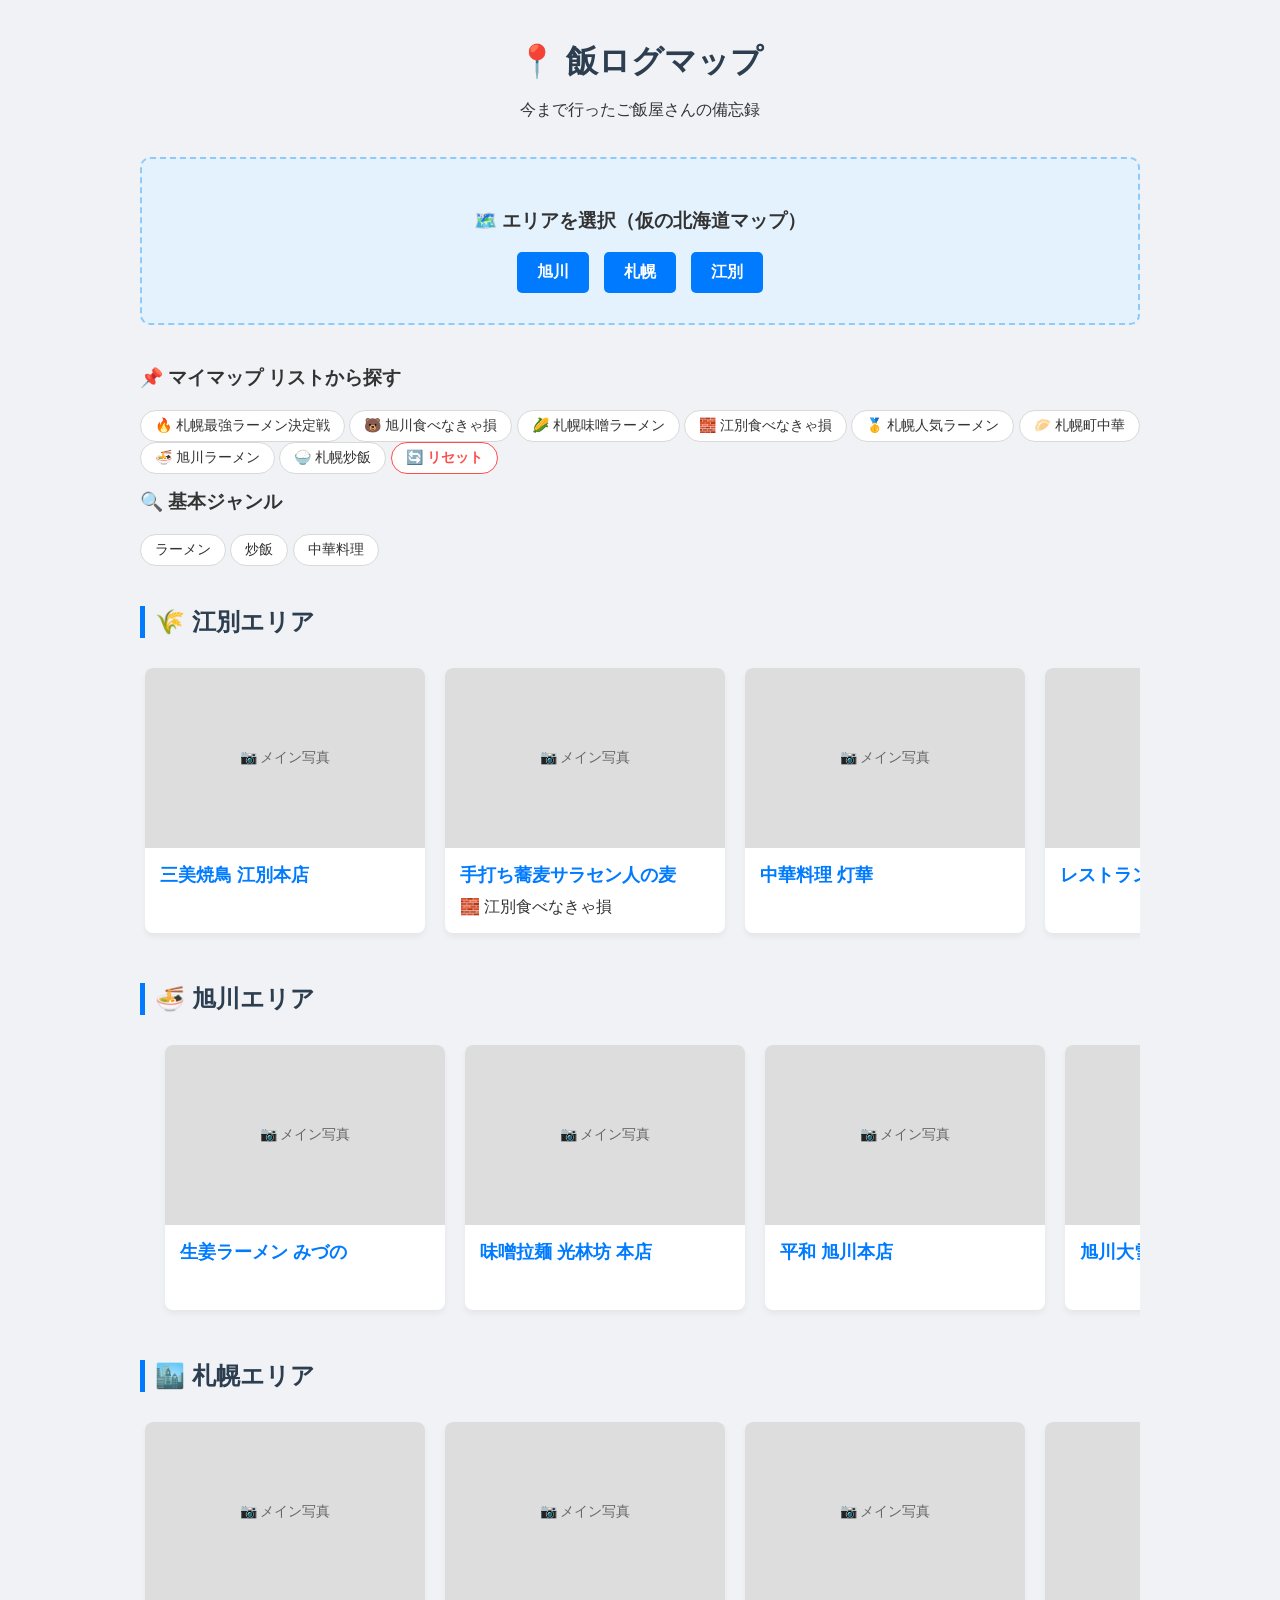
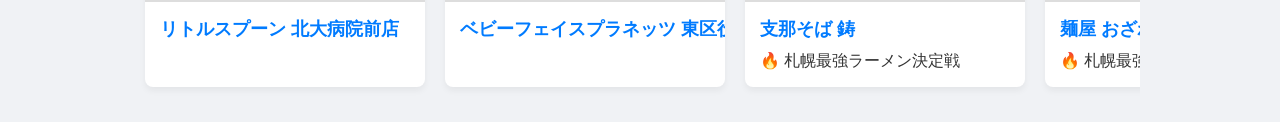
==== index.html @ 44683641 "test" ====
<!DOCTYPE html>
<html lang="ja">
<head>
    <meta charset="UTF-8">
    <meta name="viewport" content="width=device-width, initial-scale=1.0">
    <title>飯ログマップ</title>
    <link rel="stylesheet" href="style.css">
</head>
<body>

    <div class="container">
        <header>
            <h1>📍 飯ログマップ</h1>
            <p>今まで行ったご飯屋さんの備忘録</p>
        </header>

        <main>
            <section class="map-container">
                <h3>🗺️ エリアを選択（仮の北海道マップ）</h3>
                <div class="area-buttons">
                    <a href="#asahikawa" class="btn-area">旭川</a>
                    <a href="#sapporo" class="btn-area">札幌</a>
                    <a href="#ebetu" class="btn-area">江別</a>
                </div>
            </section>

            <!-- タグ切り替えボタンのエリア -->
            <section class="filter-container">
                <h3>📌 マイマップ リストから探す</h3>
                <div class="tag-filters">
                    <!-- 8種の特製タグ -->
                    <button class="btn-tag" data-tag="sapporo-saikyo-ramen">🔥 札幌最強ラーメン決定戦</button>
                    <button class="btn-tag" data-tag="asahikawa-son">🐻 旭川食べなきゃ損</button>
                    <button class="btn-tag" data-tag="sapporo-miso">🌽 札幌味噌ラーメン</button>
                    <button class="btn-tag" data-tag="ebetsu-son">🧱 江別食べなきゃ損</button>
                    <button class="btn-tag" data-tag="sapporo-ninki-ramen">🥇 札幌人気ラーメン</button>
                    <button class="btn-tag" data-tag="sapporo-chuka">🥟 札幌町中華</button>
                    <button class="btn-tag" data-tag="asahikawa-ramen">🍜 旭川ラーメン</button>
                    <button class="btn-tag" data-tag="sapporo-chahan">🍚 札幌炒飯</button>

                    <button id="btn-reset" class="btn-reset">🔄 リセット</button>
                </div>

                <h3 style="margin-top: 15px;">🔍 基本ジャンル</h3>
                <div class="tag-filters">
                    <!-- 基本のジャンルタグ -->
                    <button class="btn-tag" data-tag="ramen">ラーメン</button>
                    <button class="btn-tag" data-tag="chahan">炒飯</button>
                    <button class="btn-tag" data-tag="chinese">中華料理</button>
                </div>
            </section>

            <section id="ebetu" class="area-section">
                <h2 class="section-title">🌾 江別エリア</h2>
                <div class="shop-grid">
                    
                    <shop-card shop="sarasen_no_mugi" tags="ebetsu-son"></shop-card>

                    <shop-card shop="touka" tags=""></shop-card>

                    <shop-card shop="restaurant_aoi" tags=""></shop-card>

                    <shop-card shop="yakisobajiro" tags=""></shop-card>
                    
                    <shop-card shop="tenmai" tags=""></shop-card>
                    
                    <shop-card shop="yoshiyukiya" tags=""></shop-card>
                    
                    <shop-card shop="jurin" tags=""></shop-card>
                    
                    <shop-card shop="kazamidori" tags=""></shop-card>
                    
                    <shop-card shop="genten" tags=""></shop-card>
                    
                    <shop-card shop="bravopapa" tags="ebetsu-son"></shop-card>

                    <shop-card shop="hiro" tags=""></shop-card>

                    <shop-card shop="mibi_yakitori" tags=""></shop-card>
                    
                    <shop-card shop="hajime" tags=""></shop-card>

                    <shop-card shop="toriya" tags=""></shop-card>

                    <shop-card shop="ammonite_restaurant" tags=""></shop-card>

                    <shop-card shop="hanaakari" tags="ebetsu-son"></shop-card>

                    <shop-card shop="katuhei" tags=""></shop-card>

                    <shop-card shop="yamaokaya_ebetsu" tags=""></shop-card>
                    
                </div>
            </section>

            <section id="asahikawa" class="area-section">
                <h2 class="section-title">🍜 旭川エリア</h2>
                <div class="shop-grid">
                    
                    <shop-card shop="ginger_ramen_mizuno" tags=""></shop-card>

                    <shop-card shop="korinbo" tags=""></shop-card>

                    <shop-card shop="heiwa" tags=""></shop-card>

                    <shop-card shop="babyface_planets" tags=""></shop-card>

                    <shop-card shop="asahikawa_taisetsu_arena_shokudo" tags=""></shop-card>

                    <shop-card shop="santouka" tags=""></shop-card>

                    <shop-card shop="aoba" tags="asahikawa-ramen"></shop-card>

                    <shop-card shop="tenkin" tags="asahikawa-ramen"></shop-card>

                    <shop-card shop="jiyuuken" tags="asahikawa-son"></shop-card>
                    
                    <shop-card shop="daidaya" tags="asahikawa-ramen"></shop-card>
                        
                    <shop-card shop="himawari" tags="asahikawa-ramen"></shop-card>

                    <shop-card shop="sugawara" tags="asahikawa-ramen"></shop-card>

                    <shop-card shop="center_shokudo" tags=""></shop-card>

                    <shop-card shop="kura" tags="asahikawa-ramen"></shop-card>
                    
                    <shop-card shop="hachiya" tags="asahikawa-ramen"></shop-card>
                        
                    <shop-card shop="hizou" tags=""></shop-card>

                    <shop-card shop="ichizou" tags="asahikawa-ramen"></shop-card>

                    <shop-card shop="fuusha" tags=""></shop-card>

                </div>
            </section>

            <section id="sapporo" class="area-section">
                <h2 class="section-title">🏙️ 札幌エリア</h2>
                <div class="shop-grid">
                    
                    <shop-card shop="little_spoon_hokudai_byoinmae" tags=""></shop-card>

                    <shop-card shop="babyface_planets_higashiku_yakushomae" tags=""></shop-card>

                    <shop-card shop="shinasoba_ibu" tags="sapporo-saikyo-ramen"></shop-card>

                    <shop-card shop="menya_ozawa" tags="sapporo-saikyo-ramen,sapporo-ninki-ramen"></shop-card>

                    <shop-card shop="gyutaro" tags=""></shop-card>

                    <shop-card shop="yuzuki" tags=""></shop-card>
                    
                    <shop-card shop="zangi_honpo_sapporo_ekikitaguchi" tags=""></shop-card>

                    <shop-card shop="chouchou_wolf_shiroishi" tags=""></shop-card>

                    <shop-card shop="teraya_sapporo" tags=""></shop-card>

                    <shop-card shop="taoka_sapporo_ekikitaguchi" tags=""></shop-card>

                    <shop-card shop="shirakabasanso_makomanai" tags=""></shop-card>

                    <shop-card shop="yukijirushi_parlor_honten" tags=""></shop-card>

                    <shop-card shop="kiirotoshiro" tags=""></shop-card>

                    <shop-card shop="kozuki" tags=""></shop-card>

                    <shop-card shop="hotei_akarenga" tags=""></shop-card>

                    <shop-card shop="umekichi" tags="sapporo-saikyo-ramen"></shop-card>
                    
                    <shop-card shop="shishio" tags="sapporo-miso"></shop-card>

                    <shop-card shop="ru_hashimoto_poletown" tags=""></shop-card>
                    
                    <shop-card shop="ganso_sapporo_ramen_mogura" tags=""></shop-card>

                    <shop-card shop="ookami_soup" tags=""></shop-card>

                    <shop-card shop="shinmen_hodaka" tags="sapporo-miso"></shop-card>

                    <shop-card shop="dandadan" tags=""></shop-card>
                    
                    <shop-card shop="sora" tags=""></shop-card>

                    <shop-card shop="yamamoto_hamburg" tags=""></shop-card>

                    <shop-card shop="kashu" tags="sapporo-chuka,sapporo-chahan"></shop-card>
                    
                    <shop-card shop="kaminariken" tags=""></shop-card>
                    
                    <shop-card shop="ezoshokudo" tags=""></shop-card>
                    
                    <shop-card shop="nishiki" tags=""></shop-card>

                    <shop-card shop="enjin" tags=""></shop-card>

                    <shop-card shop="kichirin" tags="sapporo-chahan"></shop-card>

                    <shop-card shop="hayatemaru" tags="sapporo-saikyo-ramen"></shop-card>

                    <shop-card shop="hachinoki" tags="sapporo-saikyo-ramen,sapporo-ninki-ramen"></shop-card>
                    
                    <shop-card shop="ranran" tags=""></shop-card>
                    
                    <shop-card shop="masuda_udon" tags=""></shop-card>
                    
                    <shop-card shop="fujiya" tags="sapporo-saikyo-ramen"></shop-card>
                    
                    <shop-card shop="toritama_farm" tags="sapporo-saikyo-ramen"></shop-card>
                    
                    <shop-card shop="touhoumeijuhanten" tags=""></shop-card>
                    
                    <shop-card shop="tora" tags="sapporo-saikyo-ramen,sapporo-ninki-ramen"></shop-card>
                    
                    <shop-card shop="furaido_susukino" tags="sapporo-saikyo-ramen"></shop-card>
                    
                    <shop-card shop="yukimura_cocono" tags=""></shop-card>
                    
                    <shop-card shop="men_in_ezo" tags=""></shop-card>
                
                    <shop-card shop="hien_cocono" tags=""></shop-card>
                
                    <shop-card shop="takezo_susukino" tags=""></shop-card>
                    
                    <shop-card shop="cityhall_shokudo" tags=""></shop-card>
                
                    <shop-card shop="tokyogojuban_odori" tags=""></shop-card>
                
                    <shop-card shop="kiraitou" tags=""></shop-card>
                
                    <shop-card shop="kifu_susukino" tags="sapporo-ninki-ramen"></shop-card>
                    
                    <shop-card shop="ooban_hokunou" tags=""></shop-card>
                    
                    <shop-card shop="colombo" tags=""></shop-card>

                    <shop-card shop="yukikaze_susukino" tags=""></shop-card>
                
                    <shop-card shop="yoshiyama_honten" tags="sapporo-saikyo-ramen"></shop-card>
                
                    <shop-card shop="sumire_nakanoshima" tags="sapporo-ninki-ramen"></shop-card>
                
                    <shop-card shop="azuma" tags=""></shop-card>

                    <shop-card shop="yamaokaya_tanukikoji4" tags=""></shop-card>
                    
                    <shop-card shop="wantuchi_sapporo" tags=""></shop-card>
                    
                    <shop-card shop="lale" tags=""></shop-card>
                    
                </div>
            </section>
        </main>
    </div>

    <script src="script.js"></script>
</body>
</html>
---- style.css ----
/* --- 全体の共通設定 --- */
body {
    font-family: 'Helvetica Neue', Arial, sans-serif;
    background-color: #f0f2f5;
    color: #333;
    margin: 0;
    padding: 20px;
}

.container {
    max-width: 1000px;
    margin: 0 auto;
}

header {
    text-align: center;
    padding: 20px 0;
}

header h1 {
    margin: 0;
    color: #2c3e50;
}

/* --- 地図エリア --- */
.map-container {
    background-color: #e3f2fd;
    border: 2px dashed #90caf9;
    border-radius: 10px;
    padding: 30px;
    text-align: center;
    margin-bottom: 40px;
}

.area-buttons {
    display: flex;
    justify-content: center;
    gap: 15px;
    margin-top: 15px;
}

.btn-area {
    background-color: #007bff;
    color: white;
    border: none;
    padding: 10px 20px;
    border-radius: 5px;
    cursor: pointer;
    font-weight: bold;
    text-decoration: none;
    transition: background 0.3s;
}

.btn-area:hover {
    background-color: #0056b3;
}

/* --- エリア別お店リスト --- */
.area-section {
    margin-bottom: 5px;
}

.section-title {
    border-left: 5px solid #007bff;
    padding-left: 10px;
    margin-top: 40px;
    color: #2c3e50;
}

.shop-grid {
    /* 既存の設定から変更：grid から flex に変更して横並びにします */
    display: flex;
    
    /* 削除またはコメントアウト：横スクロールにするため、縦方向の自動折り返し（grid-template）は不要になります */
    /* grid-template-columns: repeat(auto-fill, minmax(280px, 1fr)); */
    
    /* 追加：横方向にはみ出た場合にスクロールバーを自動で出し、子要素の自動改行を防ぎます */
    overflow-x: auto;
    white-space: nowrap;
    
    /* 既存のままでOK：間隔と上マージン */
    gap: 20px;
    margin-top: 20px;
    
    /* 追加：カードの影が削れないように上下に少しだけ余白を作り、スマホでのスクロールを滑らかにします */
    padding: 10px 5px;
    -webkit-overflow-scrolling: touch; 
    
    /* 追加：PCでの見た目をすっきりさせるため、スクロールバーを非表示にする設定 */
    scrollbar-width: none;          /* Firefox用 */
    -ms-overflow-style: none;       /* IE/Edge用 */
}

/* 追加：Chrome, Safari用のスクロールバー非表示設定 */
.shop-grid::-webkit-scrollbar {
    display: none;
}

/* --- お店カードの設定 --- */
.shop-card {
    background: white;
    border-radius: 8px;
    box-shadow: 0 4px 6px rgba(0,0,0,0.05);
    overflow: hidden;
    display: flex;
    flex-direction: column;
    
    /* 追加：最重要！横並び（flex）になってもカードが細く潰れないように、横幅を280pxにガチッと固定します */
    flex: 0 0 280px;
}

.shop-image-placeholder {
    width: 100%;
    height: 180px;
    background-color: #ddd;
    display: flex;
    align-items: center;
    justify-content: center;
    color: #666;
    font-size: 14px;
}

.shop-info {
    padding: 15px;
}

.shop-name {
    margin: 0 0 10px 0;
    font-size: 18px;
    color: #007bff;
    cursor: pointer;
}

.shop-name:hover {
    text-decoration: underline;
    color: #0056b3;
}

.shop-desc {
    font-size: 14px;
    color: #666;
    margin-bottom: 15px;
    line-height: 1.4;
}

.btn-link {
    display: inline-block;
    background-color: #fff;
    color: #007bff;
    border: 1px solid #007bff;
    padding: 6px 12px;
    border-radius: 4px;
    text-decoration: none;
    font-size: 13px;
    text-align: center;
    transition: all 0.3s;
}

.btn-link:hover {
    background-color: #007bff;
    color: white;
}

/* --- 📖 美食図鑑パネル（左右分割レイアウト） --- */
.zukan-section {
    margin-top: 50px;
    margin-bottom: 50px;
}

.zukan-panel {
    display: none; /* 最初は非表示。クリックされたらJavaScriptで flex にする */
    background: white;
    border-radius: 12px;
    box-shadow: 0 6px 15px rgba(0,0,0,0.1);
    overflow: hidden;
    border: 2px solid #34495e;
    min-height: 500px;
}

/* 👈 図鑑・左側 */
.zukan-left {
    width: 35%;
    background-color: #f8f9fa;
    padding: 30px;
    border-right: 2px solid #eed; /* タイポ修正しました！ */
    box-sizing: border-box;
}

.area-badge {
    background-color: #e74c3c;
    color: white;
    padding: 4px 8px;
    border-radius: 4px;
    font-size: 12px;
    font-weight: bold;
}

.zukan-shop-name {
    margin: 15px 0;
    color: #2c3e50;
    font-size: 22px;
}

.zukan-meta {
    font-size: 14px;
    color: #555;
    line-height: 1.6;
}

.official-link-btn {
    display: block;
    text-align: center;
    background-color: #34495e;
    color: white;
    text-decoration: none;
    padding: 10px;
    border-radius: 6px;
    margin-top: 30px;
    font-size: 14px;
    transition: background 0.2s;
}

.official-link-btn:hover {
    background-color: #2c3e50;
}

/* 👉 図鑑・右側（スクロールエリア） */
.zukan-right {
    width: 65%;
    padding: 30px;
    box-sizing: border-box;
    background-color: #fff;
    max-height: 650px;
    overflow-y: auto;
}

.history-title {
    margin-top: 0;
    color: #2c3e50;
    border-bottom: 2px solid #34495e;
    padding-bottom: 10px;
}

.history-card {
    background: #fdfdfd;
    border: 1px solid #e0e0e0;
    border-radius: 8px;
    padding: 15px;
    margin-bottom: 20px;
    box-shadow: 0 2px 5px rgba(0,0,0,0.02);
}

.history-header {
    display: flex;
    justify-content: space-between;
    font-size: 14px;
    margin-bottom: 10px;
    padding-bottom: 5px;
    border-bottom: 1px dashed #ddd;
}

.visit-date {
    font-weight: bold;
    color: #e74c3c;
}

.menu-name {
    color: #7f8c8d;
    font-weight: bold;
}

.photo-placeholder {
    width: 100%;
    height: 100%;
    display: flex;
    align-items: center;
    justify-content: center;
    color: #7f8c8d;
    font-size: 14px;
}

/* 📸 写真エリアの設定（object-fit を contain に修正） */
.photo-container { 
    width: 100%; 
    height: 350px; /* 💡 縦幅を220pxから350pxに広げると、さらに写真が見やすくなります */
    background-color: #2c3e50; /* 💡 背景を濃いグレー（または黒）にすると、写真の余白が引き締まります */
    border-radius: 6px; 
    margin-bottom: 10px; 
    overflow: hidden; 
}

.visit-img { 
    width: 100%; 
    height: 100%; 
    object-fit: contain; /* 👈 cover から contain に変更！ */
}

/* ----------------------------------
   複数画像スライダー（カルーセル）用のCSS
---------------------------------- */

/* スライダー全体のコンテナ */
.slider-container {
    position: relative;
    width: 100%;
    background-color: #f0f0f0;
    overflow: hidden;
    display: flex;
    align-items: center;
    justify-content: center;
}

/* 画像を重ねるためのラッパー */
.slider-wrapper {
    position: relative;
    width: 100%;
    height: 300px; /* 画像の表示高さを固定（デザインに合わせて調整してください） */
    display: flex;
    align-items: center;
    justify-content: center;
}

/* スライダー内の画像設定 */
.slider-wrapper .visit-img {
    position: absolute;
    top: 0;
    left: 0;
    width: 100%;
    height: 100%;
    object-fit: cover; /* 枠に合わせてきれいにトリミング */
    opacity: 0;
    visibility: hidden;
    transition: opacity 0.3s ease, visibility 0.3s ease;
}

/* 表示中（active）の画像だけを見せる */
.slider-wrapper .visit-img.active {
    opacity: 1;
    visibility: visible;
    position: relative; /* 重なりから解放して高さを保つ */
}

/* 左右の矢印ボタン */
.slider-btn {
    position: absolute;
    top: 50%;
    transform: translateY(-50%);
    background-color: rgba(0, 0, 0, 0.5); /* 半透明の黒 */
    color: white;
    border: none;
    width: 40px;
    height: 40px;
    border-radius: 50%;
    font-size: 18px;
    cursor: pointer;
    z-index: 10;
    display: flex;
    align-items: center;
    justify-content: center;
    transition: background-color 0.2s;
}

.slider-btn:hover {
    background-color: rgba(0, 0, 0, 0.8);
}

/* 左ボタンの位置 */
.slider-btn.prev {
    left: 10px;
}

/* 右ボタンの位置 */
.slider-btn.next {
    right: 10px;
}

/* 写真がないときの枠も高さを合わせる */
.photo-placeholder {
    width: 100%;
    height: 300px;
    display: flex;
    align-items: center;
    justify-content: center;
    background-color: #e0e0e0;
    color: #666;
}
/* タグボタンの基本スタイル */
.btn-tag {
  padding: 6px 14px;
  border: 1px solid #d9d9d9;
  border-radius: 20px;
  background-color: #ffffff;
  color: #333333;
  cursor: pointer;
  transition: all 0.2s ease;
  font-size: 14px;
}

/* カーソルを乗せたとき（未選択時） */
.btn-tag:hover {
  border-color: #40a9ff;
  color: #40a9ff;
}

/* 選択されているとき（activeがついている状態） */
.btn-tag.active {
  background-color: #1890ff !important; /* メインカラー（青） */
  border-color: #1890ff !important;
  color: #ffffff !important;           /* 文字色を白に */
  font-weight: bold;
}

/* リセットボタンのスタイル */
.btn-reset {
  padding: 6px 14px;
  border: 1px solid #ff4d4f;
  border-radius: 20px;
  background-color: #ffffff;
  color: #ff4d4f;
  cursor: pointer;
  font-weight: bold;
  transition: all 0.2s ease;
  font-size: 14px;
}

.btn-reset:hover {
  background-color: #ff4d4f;
  color: #ffffff;
}
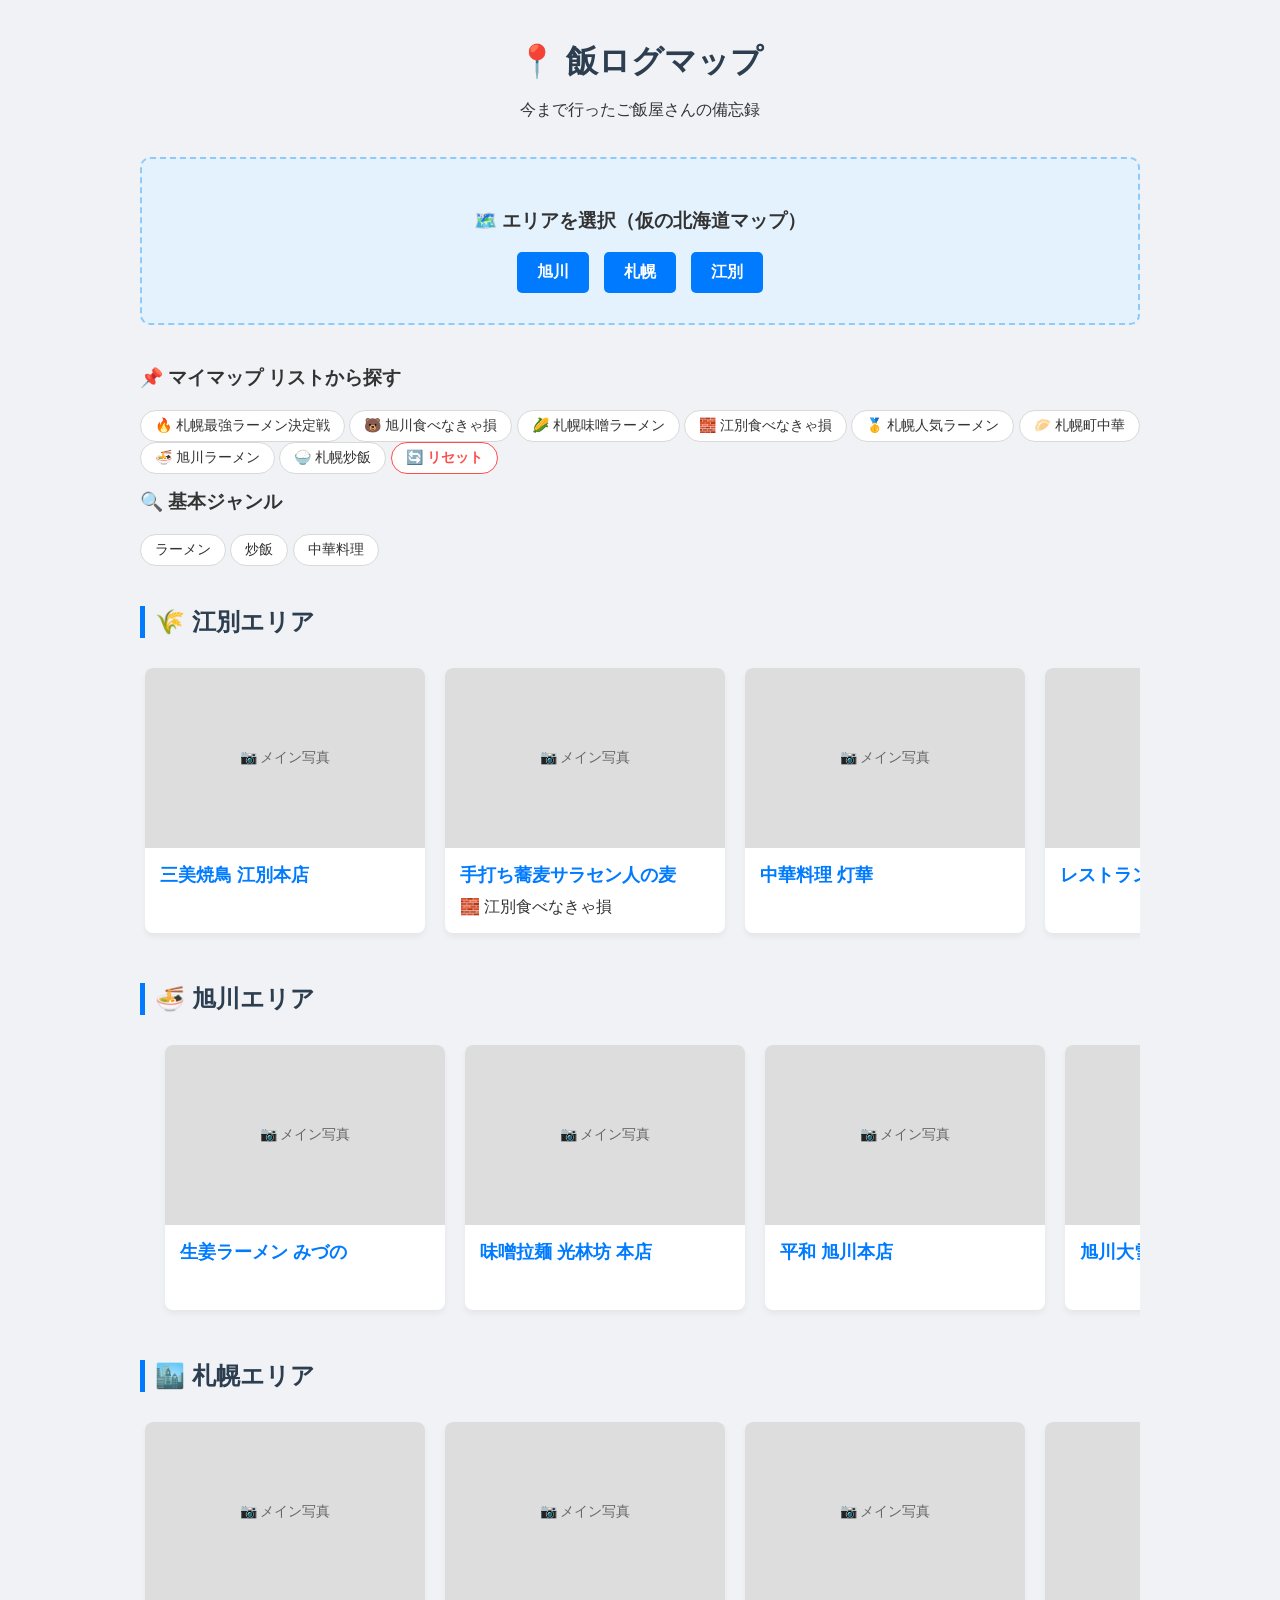
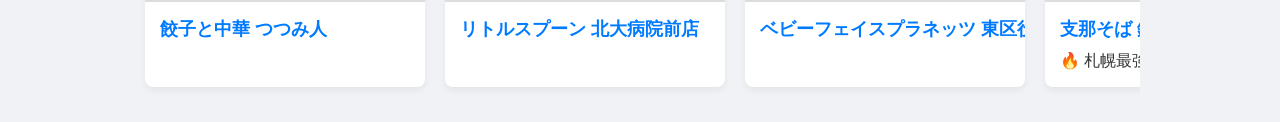
==== commit 4ed89892: "china" ====
--- a/index.html
+++ b/index.html
@@ -140,6 +140,8 @@
                 <h2 class="section-title">🏙️ 札幌エリア</h2>
                 <div class="shop-grid">
                     
+                    <shop-card shop="tsutsumibito" tags=""></shop-card>
+
                     <shop-card shop="little_spoon_hokudai_byoinmae" tags=""></shop-card>
 
                     <shop-card shop="babyface_planets_higashiku_yakushomae" tags=""></shop-card>
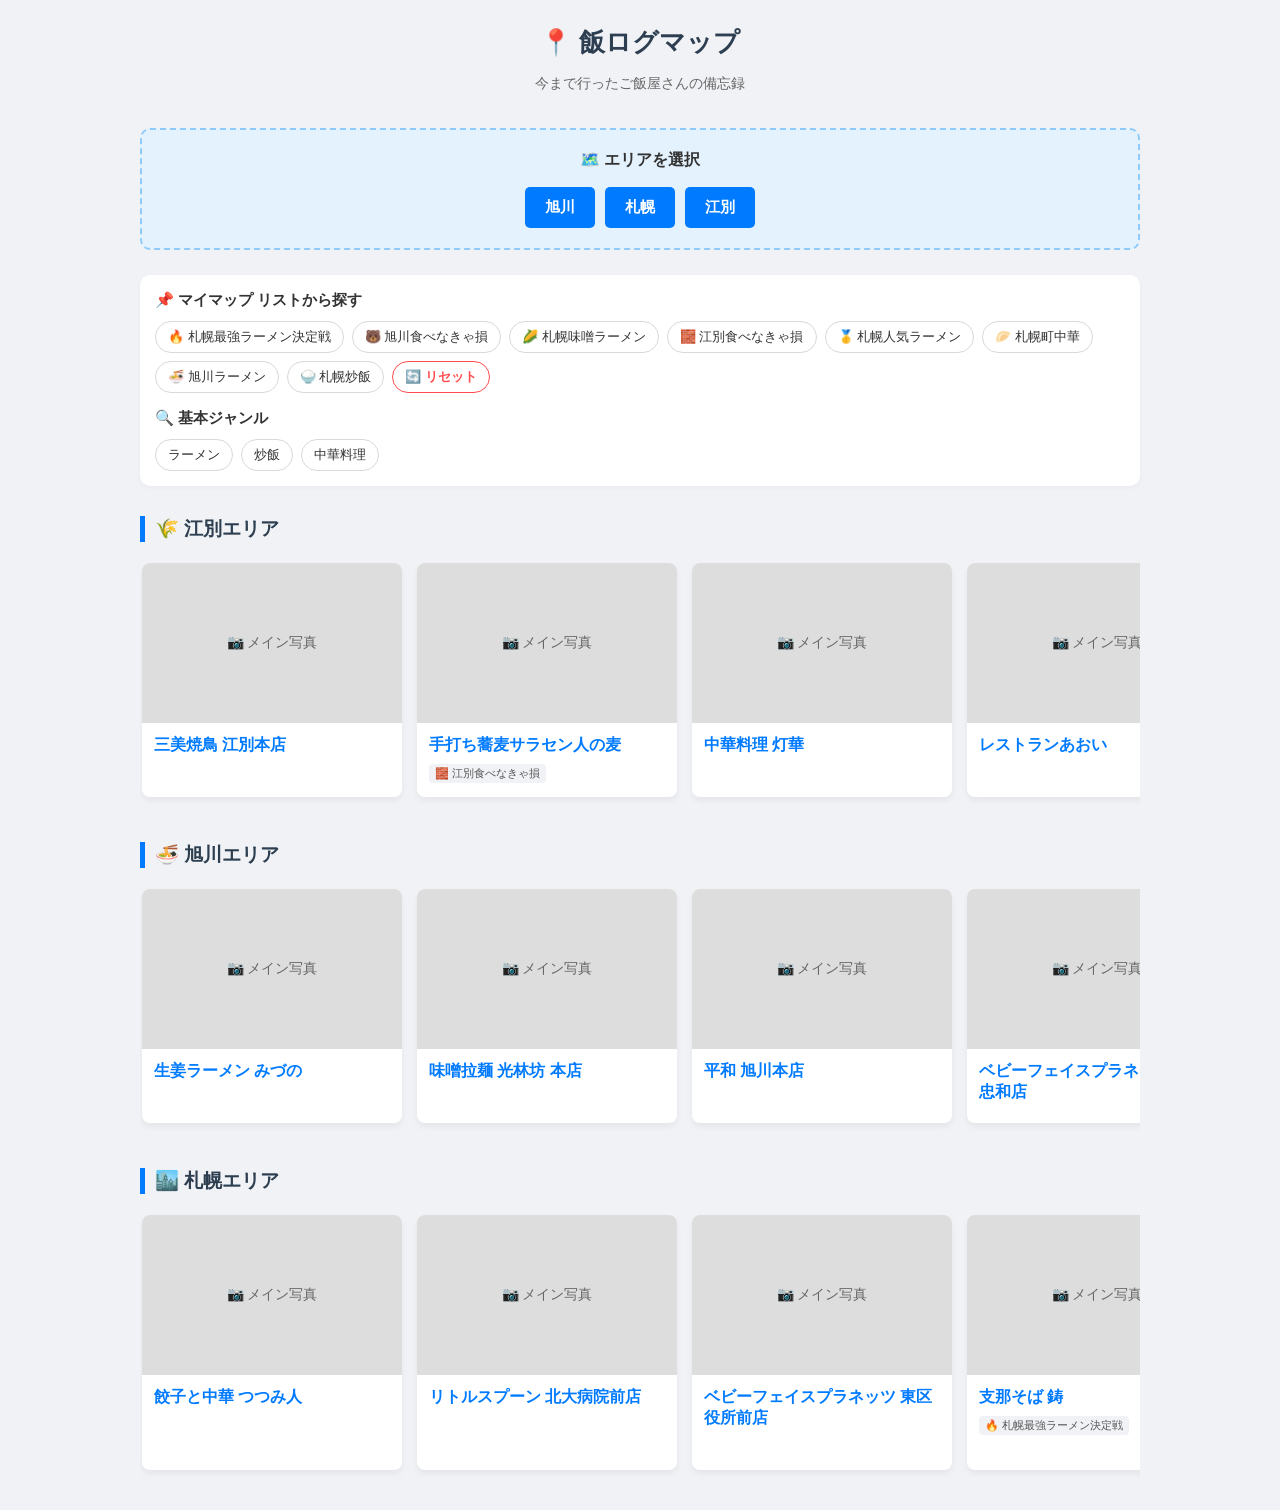
==== commit 37242f31: "change" ====
--- a/index.html
+++ b/index.html
@@ -16,7 +16,7 @@
 
         <main>
             <section class="map-container">
-                <h3>🗺️ エリアを選択（仮の北海道マップ）</h3>
+                <h3>🗺️ エリアを選択</h3>
                 <div class="area-buttons">
                     <a href="#asahikawa" class="btn-area">旭川</a>
                     <a href="#sapporo" class="btn-area">札幌</a>
@@ -55,39 +55,22 @@
                 <div class="shop-grid">
                     
                     <shop-card shop="sarasen_no_mugi" tags="ebetsu-son"></shop-card>
-
                     <shop-card shop="touka" tags=""></shop-card>
-
                     <shop-card shop="restaurant_aoi" tags=""></shop-card>
-
                     <shop-card shop="yakisobajiro" tags=""></shop-card>
-                    
                     <shop-card shop="tenmai" tags=""></shop-card>
-                    
                     <shop-card shop="yoshiyukiya" tags=""></shop-card>
-                    
                     <shop-card shop="jurin" tags=""></shop-card>
-                    
                     <shop-card shop="kazamidori" tags=""></shop-card>
-                    
                     <shop-card shop="genten" tags=""></shop-card>
-                    
                     <shop-card shop="bravopapa" tags="ebetsu-son"></shop-card>
-
                     <shop-card shop="hiro" tags=""></shop-card>
-
                     <shop-card shop="mibi_yakitori" tags=""></shop-card>
-                    
                     <shop-card shop="hajime" tags=""></shop-card>
-
                     <shop-card shop="toriya" tags=""></shop-card>
-
                     <shop-card shop="ammonite_restaurant" tags=""></shop-card>
-
                     <shop-card shop="hanaakari" tags="ebetsu-son"></shop-card>
-
                     <shop-card shop="katuhei" tags=""></shop-card>
-
                     <shop-card shop="yamaokaya_ebetsu" tags=""></shop-card>
                     
                 </div>
@@ -98,39 +81,22 @@
                 <div class="shop-grid">
                     
                     <shop-card shop="ginger_ramen_mizuno" tags=""></shop-card>
-
                     <shop-card shop="korinbo" tags=""></shop-card>
-
                     <shop-card shop="heiwa" tags=""></shop-card>
-
-                    <shop-card shop="babyface_planets" tags=""></shop-card>
-
+                    <shop-card shop="babyface_planets_asahikawa_chuwa" tags=""></shop-card>
                     <shop-card shop="asahikawa_taisetsu_arena_shokudo" tags=""></shop-card>
-
                     <shop-card shop="santouka" tags=""></shop-card>
-
                     <shop-card shop="aoba" tags="asahikawa-ramen"></shop-card>
-
                     <shop-card shop="tenkin" tags="asahikawa-ramen"></shop-card>
-
                     <shop-card shop="jiyuuken" tags="asahikawa-son"></shop-card>
-                    
                     <shop-card shop="daidaya" tags="asahikawa-ramen"></shop-card>
-                        
                     <shop-card shop="himawari" tags="asahikawa-ramen"></shop-card>
-
                     <shop-card shop="sugawara" tags="asahikawa-ramen"></shop-card>
-
                     <shop-card shop="center_shokudo" tags=""></shop-card>
-
                     <shop-card shop="kura" tags="asahikawa-ramen"></shop-card>
-                    
                     <shop-card shop="hachiya" tags="asahikawa-ramen"></shop-card>
-                        
                     <shop-card shop="hizou" tags=""></shop-card>
-
                     <shop-card shop="ichizou" tags="asahikawa-ramen"></shop-card>
-
                     <shop-card shop="fuusha" tags=""></shop-card>
 
                 </div>
@@ -141,117 +107,61 @@
                 <div class="shop-grid">
                     
                     <shop-card shop="tsutsumibito" tags=""></shop-card>
-
                     <shop-card shop="little_spoon_hokudai_byoinmae" tags=""></shop-card>
-
                     <shop-card shop="babyface_planets_higashiku_yakushomae" tags=""></shop-card>
-
                     <shop-card shop="shinasoba_ibu" tags="sapporo-saikyo-ramen"></shop-card>
-
                     <shop-card shop="menya_ozawa" tags="sapporo-saikyo-ramen,sapporo-ninki-ramen"></shop-card>
-
                     <shop-card shop="gyutaro" tags=""></shop-card>
-
                     <shop-card shop="yuzuki" tags=""></shop-card>
-                    
                     <shop-card shop="zangi_honpo_sapporo_ekikitaguchi" tags=""></shop-card>
-
                     <shop-card shop="chouchou_wolf_shiroishi" tags=""></shop-card>
-
                     <shop-card shop="teraya_sapporo" tags=""></shop-card>
-
                     <shop-card shop="taoka_sapporo_ekikitaguchi" tags=""></shop-card>
-
                     <shop-card shop="shirakabasanso_makomanai" tags=""></shop-card>
-
                     <shop-card shop="yukijirushi_parlor_honten" tags=""></shop-card>
-
                     <shop-card shop="kiirotoshiro" tags=""></shop-card>
-
                     <shop-card shop="kozuki" tags=""></shop-card>
-
                     <shop-card shop="hotei_akarenga" tags=""></shop-card>
-
                     <shop-card shop="umekichi" tags="sapporo-saikyo-ramen"></shop-card>
-                    
                     <shop-card shop="shishio" tags="sapporo-miso"></shop-card>
-
                     <shop-card shop="ru_hashimoto_poletown" tags=""></shop-card>
-                    
                     <shop-card shop="ganso_sapporo_ramen_mogura" tags=""></shop-card>
-
                     <shop-card shop="ookami_soup" tags=""></shop-card>
-
                     <shop-card shop="shinmen_hodaka" tags="sapporo-miso"></shop-card>
-
                     <shop-card shop="dandadan" tags=""></shop-card>
-                    
                     <shop-card shop="sora" tags=""></shop-card>
-
                     <shop-card shop="yamamoto_hamburg" tags=""></shop-card>
-
                     <shop-card shop="kashu" tags="sapporo-chuka,sapporo-chahan"></shop-card>
-                    
                     <shop-card shop="kaminariken" tags=""></shop-card>
-                    
                     <shop-card shop="ezoshokudo" tags=""></shop-card>
-                    
                     <shop-card shop="nishiki" tags=""></shop-card>
-
                     <shop-card shop="enjin" tags=""></shop-card>
-
                     <shop-card shop="kichirin" tags="sapporo-chahan"></shop-card>
-
                     <shop-card shop="hayatemaru" tags="sapporo-saikyo-ramen"></shop-card>
-
                     <shop-card shop="hachinoki" tags="sapporo-saikyo-ramen,sapporo-ninki-ramen"></shop-card>
-                    
                     <shop-card shop="ranran" tags=""></shop-card>
-                    
                     <shop-card shop="masuda_udon" tags=""></shop-card>
-                    
                     <shop-card shop="fujiya" tags="sapporo-saikyo-ramen"></shop-card>
-                    
                     <shop-card shop="toritama_farm" tags="sapporo-saikyo-ramen"></shop-card>
-                    
                     <shop-card shop="touhoumeijuhanten" tags=""></shop-card>
-                    
                     <shop-card shop="tora" tags="sapporo-saikyo-ramen,sapporo-ninki-ramen"></shop-card>
-                    
                     <shop-card shop="furaido_susukino" tags="sapporo-saikyo-ramen"></shop-card>
-                    
                     <shop-card shop="yukimura_cocono" tags=""></shop-card>
-                    
                     <shop-card shop="men_in_ezo" tags=""></shop-card>
-                
                     <shop-card shop="hien_cocono" tags=""></shop-card>
-                
                     <shop-card shop="takezo_susukino" tags=""></shop-card>
-                    
                     <shop-card shop="cityhall_shokudo" tags=""></shop-card>
-                
                     <shop-card shop="tokyogojuban_odori" tags=""></shop-card>
-                
                     <shop-card shop="kiraitou" tags=""></shop-card>
-                
                     <shop-card shop="kifu_susukino" tags="sapporo-ninki-ramen"></shop-card>
-                    
                     <shop-card shop="ooban_hokunou" tags=""></shop-card>
-                    
                     <shop-card shop="colombo" tags=""></shop-card>
-
                     <shop-card shop="yukikaze_susukino" tags=""></shop-card>
-                
                     <shop-card shop="yoshiyama_honten" tags="sapporo-saikyo-ramen"></shop-card>
-                
                     <shop-card shop="sumire_nakanoshima" tags="sapporo-ninki-ramen"></shop-card>
-                
                     <shop-card shop="azuma" tags=""></shop-card>
-
                     <shop-card shop="yamaokaya_tanukikoji4" tags=""></shop-card>
-                    
                     <shop-card shop="wantuchi_sapporo" tags=""></shop-card>
-                    
                     <shop-card shop="lale" tags=""></shop-card>
                     
                 </div>
--- a/style.css
+++ b/style.css
@@ -4,7 +4,8 @@
     background-color: #f0f2f5;
     color: #333;
     margin: 0;
-    padding: 20px;
+    padding: 15px;
+    -webkit-text-size-adjust: 100%;
 }
 
 .container {
@@ -14,12 +15,18 @@
 
 header {
     text-align: center;
-    padding: 20px 0;
+    padding: 10px 0 20px 0;
 }
 
 header h1 {
     margin: 0;
     color: #2c3e50;
+    font-size: 1.6rem;
+}
+
+header p {
+    font-size: 0.9rem;
+    color: #666;
 }
 
 /* --- 地図エリア --- */
@@ -27,16 +34,22 @@
     background-color: #e3f2fd;
     border: 2px dashed #90caf9;
     border-radius: 10px;
-    padding: 30px;
+    padding: 20px;
     text-align: center;
-    margin-bottom: 40px;
+    margin-bottom: 25px;
+}
+
+.map-container h3 {
+    font-size: 1rem;
+    margin-top: 0;
 }
 
 .area-buttons {
     display: flex;
     justify-content: center;
-    gap: 15px;
-    margin-top: 15px;
+    gap: 10px;
+    margin-top: 12px;
+    flex-wrap: wrap;
 }
 
 .btn-area {
@@ -49,49 +62,58 @@
     font-weight: bold;
     text-decoration: none;
     transition: background 0.3s;
+    font-size: 0.95rem;
 }
 
 .btn-area:hover {
     background-color: #0056b3;
 }
 
+/* --- フィルターコンテナ --- */
+.filter-container {
+    background: #fff;
+    padding: 15px;
+    border-radius: 10px;
+    box-shadow: 0 2px 5px rgba(0,0,0,0.03);
+    margin-bottom: 25px;
+}
+
+.filter-container h3 {
+    font-size: 0.95rem;
+    margin: 0 0 10px 0;
+}
+
+.tag-filters {
+    display: flex;
+    flex-wrap: wrap;
+    gap: 8px;
+}
+
 /* --- エリア別お店リスト --- */
 .area-section {
-    margin-bottom: 5px;
+    margin-bottom: 10px;
 }
 
 .section-title {
     border-left: 5px solid #007bff;
     padding-left: 10px;
-    margin-top: 40px;
+    margin-top: 30px;
     color: #2c3e50;
+    font-size: 1.2rem;
 }
 
 .shop-grid {
-    /* 既存の設定から変更：grid から flex に変更して横並びにします */
-    display: flex;
-    
-    /* 削除またはコメントアウト：横スクロールにするため、縦方向の自動折り返し（grid-template）は不要になります */
-    /* grid-template-columns: repeat(auto-fill, minmax(280px, 1fr)); */
-    
-    /* 追加：横方向にはみ出た場合にスクロールバーを自動で出し、子要素の自動改行を防ぎます */
+    display: flex;
     overflow-x: auto;
     white-space: nowrap;
-    
-    /* 既存のままでOK：間隔と上マージン */
-    gap: 20px;
-    margin-top: 20px;
-    
-    /* 追加：カードの影が削れないように上下に少しだけ余白を作り、スマホでのスクロールを滑らかにします */
-    padding: 10px 5px;
+    gap: 15px;
+    margin-top: 15px;
+    padding: 5px 2px 15px 2px;
     -webkit-overflow-scrolling: touch; 
-    
-    /* 追加：PCでの見た目をすっきりさせるため、スクロールバーを非表示にする設定 */
-    scrollbar-width: none;          /* Firefox用 */
-    -ms-overflow-style: none;       /* IE/Edge用 */
-}
-
-/* 追加：Chrome, Safari用のスクロールバー非表示設定 */
+    scrollbar-width: none;          
+    -ms-overflow-style: none;       
+}
+
 .shop-grid::-webkit-scrollbar {
     display: none;
 }
@@ -104,14 +126,12 @@
     overflow: hidden;
     display: flex;
     flex-direction: column;
-    
-    /* 追加：最重要！横並び（flex）になってもカードが細く潰れないように、横幅を280pxにガチッと固定します */
-    flex: 0 0 280px;
+    flex: 0 0 260px;
 }
 
 .shop-image-placeholder {
     width: 100%;
-    height: 180px;
+    height: 160px;
     background-color: #ddd;
     display: flex;
     align-items: center;
@@ -121,14 +141,15 @@
 }
 
 .shop-info {
-    padding: 15px;
+    padding: 12px;
 }
 
 .shop-name {
-    margin: 0 0 10px 0;
-    font-size: 18px;
+    margin: 0 0 8px 0;
+    font-size: 16px;
     color: #007bff;
     cursor: pointer;
+    white-space: normal; /* スマホで店名が長い場合に折り返す */
 }
 
 .shop-name:hover {
@@ -136,53 +157,41 @@
     color: #0056b3;
 }
 
-.shop-desc {
-    font-size: 14px;
-    color: #666;
-    margin-bottom: 15px;
-    line-height: 1.4;
-}
-
-.btn-link {
-    display: inline-block;
-    background-color: #fff;
-    color: #007bff;
-    border: 1px solid #007bff;
-    padding: 6px 12px;
+.shop-tags {
+    display: flex;
+    flex-wrap: wrap;
+    gap: 4px;
+}
+
+.tag {
+    font-size: 11px;
+    background: #f0f2f5;
+    padding: 2px 6px;
     border-radius: 4px;
-    text-decoration: none;
-    font-size: 13px;
-    text-align: center;
-    transition: all 0.3s;
-}
-
-.btn-link:hover {
-    background-color: #007bff;
-    color: white;
-}
-
-/* --- 📖 美食図鑑パネル（左右分割レイアウト） --- */
-.zukan-section {
-    margin-top: 50px;
-    margin-bottom: 50px;
+    color: #555;
+}
+
+/* --- 📖 美食図鑑パネル（レスポンシブ対応：PCは左右、スマホは縦並び） --- */
+.zukan-page-container {
+    margin-top: 10px;
+    padding-bottom: 20px;
 }
 
 .zukan-panel {
-    display: none; /* 最初は非表示。クリックされたらJavaScriptで flex にする */
+    display: flex;
     background: white;
     border-radius: 12px;
     box-shadow: 0 6px 15px rgba(0,0,0,0.1);
     overflow: hidden;
     border: 2px solid #34495e;
-    min-height: 500px;
 }
 
 /* 👈 図鑑・左側 */
 .zukan-left {
     width: 35%;
     background-color: #f8f9fa;
-    padding: 30px;
-    border-right: 2px solid #eed; /* タイポ修正しました！ */
+    padding: 20px;
+    border-right: 2px solid #e0e0e0;
     box-sizing: border-box;
 }
 
@@ -196,15 +205,23 @@
 }
 
 .zukan-shop-name {
-    margin: 15px 0;
+    margin: 12px 0;
     color: #2c3e50;
-    font-size: 22px;
+    font-size: 1.3rem;
+    word-break: break-all;
 }
 
 .zukan-meta {
-    font-size: 14px;
+    font-size: 13px;
     color: #555;
-    line-height: 1.6;
+    line-height: 1.5;
+}
+
+.zukan-buttons {
+    margin-top: 20px;
+    display: flex;
+    flex-direction: column;
+    gap: 10px;
 }
 
 .official-link-btn {
@@ -215,9 +232,9 @@
     text-decoration: none;
     padding: 10px;
     border-radius: 6px;
-    margin-top: 30px;
-    font-size: 14px;
+    font-size: 13px;
     transition: background 0.2s;
+    box-sizing: border-box;
 }
 
 .official-link-btn:hover {
@@ -227,10 +244,10 @@
 /* 👉 図鑑・右側（スクロールエリア） */
 .zukan-right {
     width: 65%;
-    padding: 30px;
+    padding: 20px;
     box-sizing: border-box;
     background-color: #fff;
-    max-height: 650px;
+    max-height: 80vh;
     overflow-y: auto;
 }
 
@@ -238,25 +255,28 @@
     margin-top: 0;
     color: #2c3e50;
     border-bottom: 2px solid #34495e;
-    padding-bottom: 10px;
+    padding-bottom: 8px;
+    font-size: 1.1rem;
 }
 
 .history-card {
     background: #fdfdfd;
     border: 1px solid #e0e0e0;
     border-radius: 8px;
-    padding: 15px;
-    margin-bottom: 20px;
+    padding: 12px;
+    margin-bottom: 15px;
     box-shadow: 0 2px 5px rgba(0,0,0,0.02);
 }
 
 .history-header {
     display: flex;
     justify-content: space-between;
-    font-size: 14px;
-    margin-bottom: 10px;
-    padding-bottom: 5px;
+    font-size: 13px;
+    margin-bottom: 8px;
+    padding-bottom: 4px;
     border-bottom: 1px dashed #ddd;
+    flex-wrap: wrap;
+    gap: 4px;
 }
 
 .visit-date {
@@ -269,21 +289,17 @@
     font-weight: bold;
 }
 
-.photo-placeholder {
-    width: 100%;
-    height: 100%;
-    display: flex;
-    align-items: center;
-    justify-content: center;
-    color: #7f8c8d;
-    font-size: 14px;
-}
-
-/* 📸 写真エリアの設定（object-fit を contain に修正） */
+.visit-comment {
+    font-size: 0.9rem;
+    line-height: 1.4;
+    margin-bottom: 0;
+}
+
+/* 📸 写真エリア・スライダー設定 */
 .photo-container { 
     width: 100%; 
-    height: 350px; /* 💡 縦幅を220pxから350pxに広げると、さらに写真が見やすくなります */
-    background-color: #2c3e50; /* 💡 背景を濃いグレー（または黒）にすると、写真の余白が引き締まります */
+    height: 280px; 
+    background-color: #2c3e50; 
     border-radius: 6px; 
     margin-bottom: 10px; 
     overflow: hidden; 
@@ -292,138 +308,141 @@
 .visit-img { 
     width: 100%; 
     height: 100%; 
-    object-fit: contain; /* 👈 cover から contain に変更！ */
-}
-
-/* ----------------------------------
-   複数画像スライダー（カルーセル）用のCSS
----------------------------------- */
-
-/* スライダー全体のコンテナ */
+    object-fit: contain; 
+}
+
 .slider-container {
     position: relative;
     width: 100%;
-    background-color: #f0f0f0;
+    background-color: #1a1a1a;
     overflow: hidden;
     display: flex;
     align-items: center;
     justify-content: center;
 }
 
-/* 画像を重ねるためのラッパー */
 .slider-wrapper {
     position: relative;
     width: 100%;
-    height: 300px; /* 画像の表示高さを固定（デザインに合わせて調整してください） */
+    height: 280px; 
     display: flex;
     align-items: center;
     justify-content: center;
 }
 
-/* スライダー内の画像設定 */
 .slider-wrapper .visit-img {
     position: absolute;
     top: 0;
     left: 0;
     width: 100%;
     height: 100%;
-    object-fit: cover; /* 枠に合わせてきれいにトリミング */
+    object-fit: contain; 
     opacity: 0;
     visibility: hidden;
     transition: opacity 0.3s ease, visibility 0.3s ease;
 }
 
-/* 表示中（active）の画像だけを見せる */
 .slider-wrapper .visit-img.active {
     opacity: 1;
     visibility: visible;
-    position: relative; /* 重なりから解放して高さを保つ */
-}
-
-/* 左右の矢印ボタン */
+    position: relative; 
+}
+
 .slider-btn {
     position: absolute;
     top: 50%;
     transform: translateY(-50%);
-    background-color: rgba(0, 0, 0, 0.5); /* 半透明の黒 */
+    background-color: rgba(0, 0, 0, 0.6); 
     color: white;
     border: none;
-    width: 40px;
-    height: 40px;
+    width: 36px;
+    height: 36px;
     border-radius: 50%;
-    font-size: 18px;
+    font-size: 16px;
     cursor: pointer;
     z-index: 10;
     display: flex;
     align-items: center;
     justify-content: center;
-    transition: background-color 0.2s;
-}
-
-.slider-btn:hover {
-    background-color: rgba(0, 0, 0, 0.8);
-}
-
-/* 左ボタンの位置 */
-.slider-btn.prev {
-    left: 10px;
-}
-
-/* 右ボタンの位置 */
-.slider-btn.next {
-    right: 10px;
-}
-
-/* 写真がないときの枠も高さを合わせる */
+}
+
+.slider-btn.prev { left: 8px; }
+.slider-btn.next { right: 8px; }
+
 .photo-placeholder {
     width: 100%;
-    height: 300px;
+    height: 280px;
     display: flex;
     align-items: center;
     justify-content: center;
     background-color: #e0e0e0;
     color: #666;
-}
-/* タグボタンの基本スタイル */
+    font-size: 13px;
+}
+
+/* タグボタン・リセットボタン */
+.btn-tag, .btn-reset {
+  padding: 6px 12px;
+  border-radius: 20px;
+  cursor: pointer;
+  transition: all 0.2s ease;
+  font-size: 13px;
+}
+
 .btn-tag {
-  padding: 6px 14px;
   border: 1px solid #d9d9d9;
-  border-radius: 20px;
   background-color: #ffffff;
   color: #333333;
-  cursor: pointer;
-  transition: all 0.2s ease;
-  font-size: 14px;
-}
-
-/* カーソルを乗せたとき（未選択時） */
-.btn-tag:hover {
-  border-color: #40a9ff;
-  color: #40a9ff;
-}
-
-/* 選択されているとき（activeがついている状態） */
+}
+
 .btn-tag.active {
-  background-color: #1890ff !important; /* メインカラー（青） */
+  background-color: #1890ff !important;
   border-color: #1890ff !important;
-  color: #ffffff !important;           /* 文字色を白に */
+  color: #ffffff !important;
   font-weight: bold;
 }
 
-/* リセットボタンのスタイル */
 .btn-reset {
-  padding: 6px 14px;
   border: 1px solid #ff4d4f;
-  border-radius: 20px;
   background-color: #ffffff;
   color: #ff4d4f;
-  cursor: pointer;
   font-weight: bold;
-  transition: all 0.2s ease;
-  font-size: 14px;
 }
 
 .btn-reset:hover {
   background-color: #ff4d4f;
   color: #ffffff;
+}
+
+/* --- 📱 スマートフォン向けメディアクエリ（画面幅 768px 以下） --- */
+@media screen and (max-width: 768px) {
+    body {
+        padding: 10px;
+    }
+
+    /* 美食図鑑パネルを縦並び（1カラム）に変換 */
+    .zukan-panel {
+        flex-direction: column;
+    }
+
+    .zukan-left {
+        width: 100%;
+        border-right: none;
+        border-bottom: 2px solid #e0e0e0;
+        padding: 15px;
+    }
+
+    .zukan-right {
+        width: 100%;
+        max-height: none;
+        padding: 15px;
+    }
+
+    .shop-card {
+        flex: 0 0 240px; /* スマホでカードの横幅を調整 */
+    }
+
+    .slider-wrapper, .photo-container, .photo-placeholder {
+        height: 220px; /* スマホ画面で写真が高すぎないようコンパクト化 */
+    }
 }
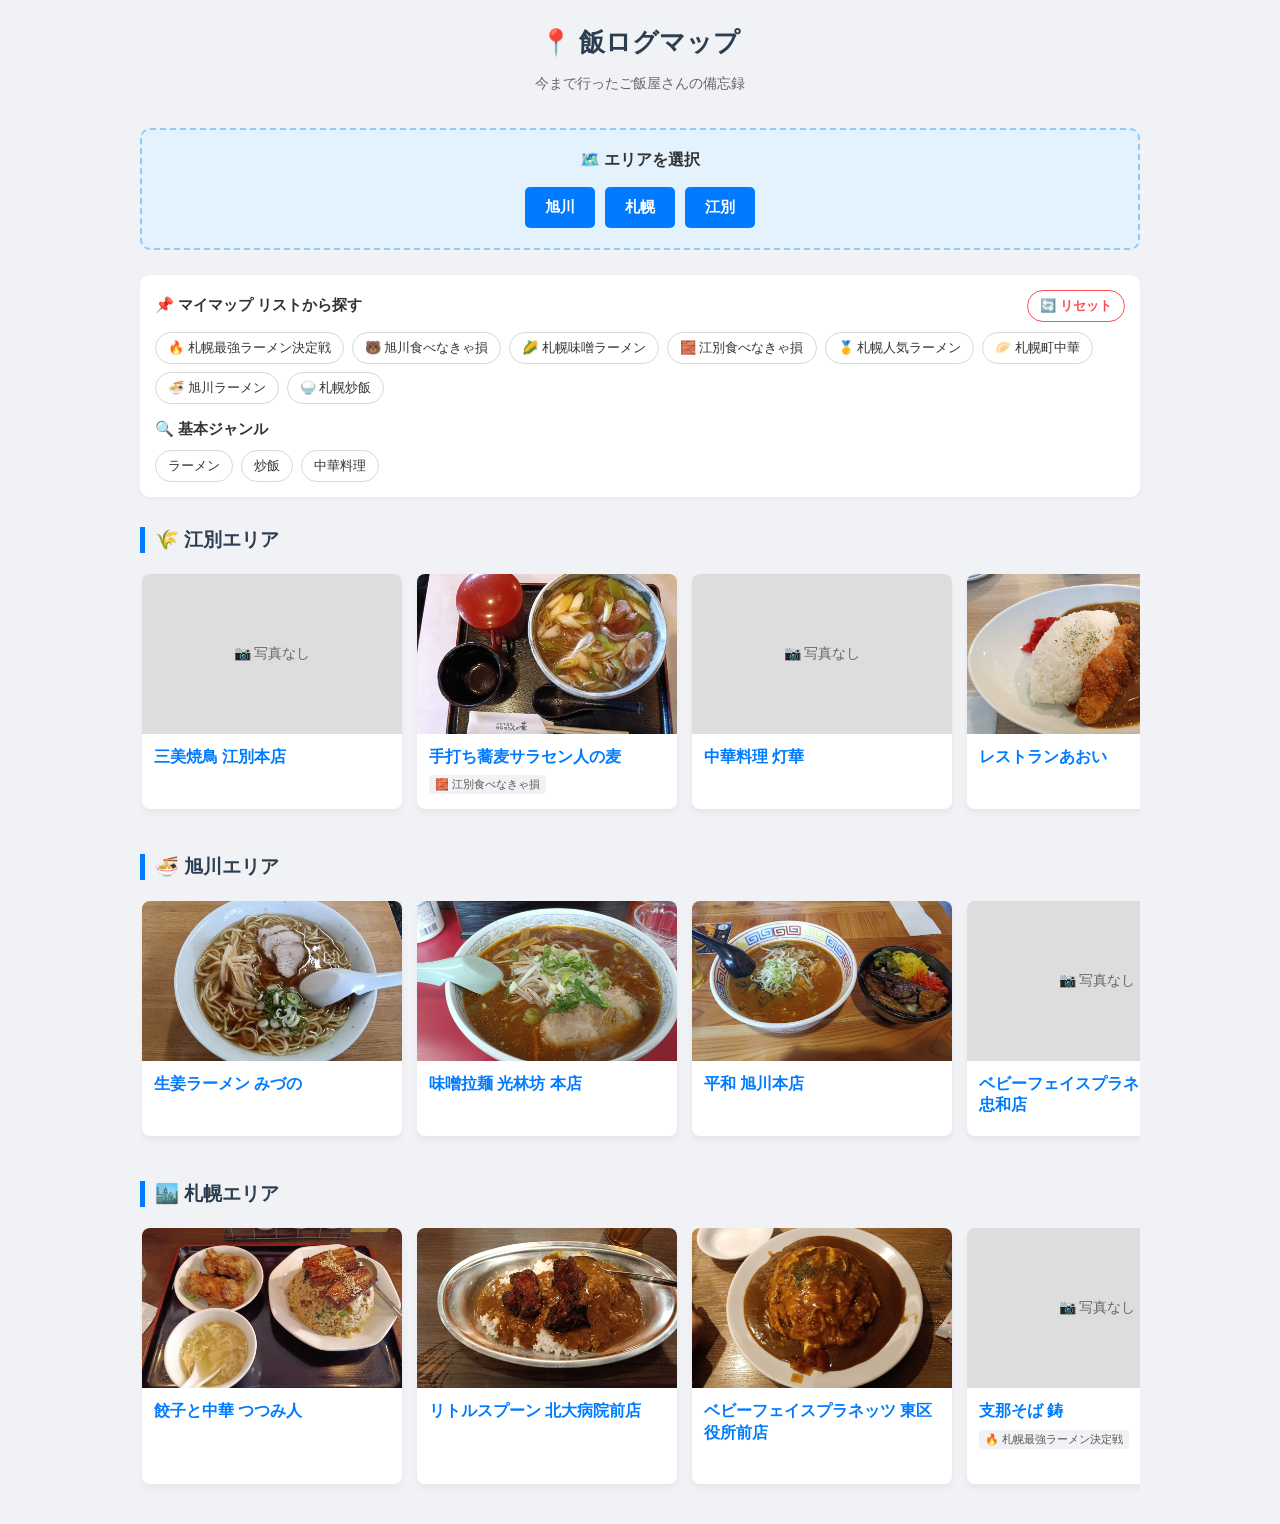
==== commit 3476e449: "change" ====
--- a/index.html
+++ b/index.html
@@ -2,7 +2,8 @@
 <html lang="ja">
 <head>
     <meta charset="UTF-8">
-    <meta name="viewport" content="width=device-width, initial-scale=1.0">
+    <meta name="viewport" content="width=device-width, initial-scale=1.0, viewport-fit=cover">
+    <meta name="theme-color" content="#007bff">
     <title>飯ログマップ</title>
     <link rel="stylesheet" href="style.css">
 </head>
@@ -26,28 +27,30 @@
 
             <!-- タグ切り替えボタンのエリア -->
             <section class="filter-container">
-                <h3>📌 マイマップ リストから探す</h3>
+                <div class="filter-head">
+                    <h3>📌 マイマップ リストから探す</h3>
+                    <button id="btn-reset" class="btn-reset" type="button">🔄 リセット</button>
+                </div>
                 <div class="tag-filters">
                     <!-- 8種の特製タグ -->
-                    <button class="btn-tag" data-tag="sapporo-saikyo-ramen">🔥 札幌最強ラーメン決定戦</button>
-                    <button class="btn-tag" data-tag="asahikawa-son">🐻 旭川食べなきゃ損</button>
-                    <button class="btn-tag" data-tag="sapporo-miso">🌽 札幌味噌ラーメン</button>
-                    <button class="btn-tag" data-tag="ebetsu-son">🧱 江別食べなきゃ損</button>
-                    <button class="btn-tag" data-tag="sapporo-ninki-ramen">🥇 札幌人気ラーメン</button>
-                    <button class="btn-tag" data-tag="sapporo-chuka">🥟 札幌町中華</button>
-                    <button class="btn-tag" data-tag="asahikawa-ramen">🍜 旭川ラーメン</button>
-                    <button class="btn-tag" data-tag="sapporo-chahan">🍚 札幌炒飯</button>
-
-                    <button id="btn-reset" class="btn-reset">🔄 リセット</button>
+                    <button class="btn-tag" type="button" data-tag="sapporo-saikyo-ramen">🔥 札幌最強ラーメン決定戦</button>
+                    <button class="btn-tag" type="button" data-tag="asahikawa-son">🐻 旭川食べなきゃ損</button>
+                    <button class="btn-tag" type="button" data-tag="sapporo-miso">🌽 札幌味噌ラーメン</button>
+                    <button class="btn-tag" type="button" data-tag="ebetsu-son">🧱 江別食べなきゃ損</button>
+                    <button class="btn-tag" type="button" data-tag="sapporo-ninki-ramen">🥇 札幌人気ラーメン</button>
+                    <button class="btn-tag" type="button" data-tag="sapporo-chuka">🥟 札幌町中華</button>
+                    <button class="btn-tag" type="button" data-tag="asahikawa-ramen">🍜 旭川ラーメン</button>
+                    <button class="btn-tag" type="button" data-tag="sapporo-chahan">🍚 札幌炒飯</button>
                 </div>
 
-                <h3 style="margin-top: 15px;">🔍 基本ジャンル</h3>
+                <h3 class="filter-sub">🔍 基本ジャンル</h3>
                 <div class="tag-filters">
-                    <!-- 基本のジャンルタグ -->
-                    <button class="btn-tag" data-tag="ramen">ラーメン</button>
-                    <button class="btn-tag" data-tag="chahan">炒飯</button>
-                    <button class="btn-tag" data-tag="chinese">中華料理</button>
+                    <!-- 基本ジャンル：data.json の genre に含まれる文字で判定します -->
+                    <button class="btn-tag" type="button" data-genre="ラーメン">ラーメン</button>
+                    <button class="btn-tag" type="button" data-genre="炒飯">炒飯</button>
+                    <button class="btn-tag" type="button" data-genre="中華">中華料理</button>
                 </div>
+                <p id="filter-status" class="filter-status" hidden></p>
             </section>
 
             <section id="ebetu" class="area-section">
@@ -169,6 +172,8 @@
         </main>
     </div>
 
+    <button id="btn-top" class="btn-top" type="button" aria-label="ページの先頭へ戻る" hidden>↑</button>
+
     <script src="script.js"></script>
 </body>
 </html>
--- a/style.css
+++ b/style.css
@@ -5,7 +5,16 @@
     color: #333;
     margin: 0;
     padding: 15px;
+    padding-left: max(15px, env(safe-area-inset-left));
+    padding-right: max(15px, env(safe-area-inset-right));
+    padding-bottom: max(15px, env(safe-area-inset-bottom));
     -webkit-text-size-adjust: 100%;
+    -webkit-tap-highlight-color: transparent;
+}
+
+/* hidden 属性を、display 指定より優先させる（絞り込みで使用） */
+[hidden] {
+    display: none !important;
 }
 
 .container {
@@ -109,13 +118,35 @@
     gap: 15px;
     margin-top: 15px;
     padding: 5px 2px 15px 2px;
-    -webkit-overflow-scrolling: touch; 
-    scrollbar-width: none;          
-    -ms-overflow-style: none;       
+    -webkit-overflow-scrolling: touch;
+    scroll-snap-type: x proximity;
+    scroll-padding-left: 2px;
+    overscroll-behavior-x: contain;
+    scrollbar-width: thin;
+    scrollbar-color: #b0bec5 transparent;
 }
 
 .shop-grid::-webkit-scrollbar {
-    display: none;
+    height: 8px;
+}
+
+.shop-grid::-webkit-scrollbar-thumb {
+    background: #b0bec5;
+    border-radius: 4px;
+}
+
+/* タッチ端末ではスクロールバーを隠してすっきり見せる */
+@media (hover: none) {
+    .shop-grid {
+        scrollbar-width: none;
+    }
+    .shop-grid::-webkit-scrollbar {
+        display: none;
+    }
+}
+
+.area-section {
+    scroll-margin-top: 10px;
 }
 
 /* --- お店カードの設定 --- */
@@ -127,6 +158,29 @@
     display: flex;
     flex-direction: column;
     flex: 0 0 260px;
+    scroll-snap-align: start;
+}
+
+/* カード全体をタップできるリンクにする */
+.shop-link {
+    display: flex;
+    flex-direction: column;
+    flex: 1;
+    color: inherit;
+    text-decoration: none;
+}
+
+.shop-link:focus-visible {
+    outline: 3px solid #007bff;
+    outline-offset: -3px;
+}
+
+.shop-image {
+    display: block;
+    width: 100%;
+    height: 160px;
+    object-fit: cover;
+    background-color: #ddd;
 }
 
 .shop-image-placeholder {
@@ -150,11 +204,14 @@
     color: #007bff;
     cursor: pointer;
     white-space: normal; /* スマホで店名が長い場合に折り返す */
-}
-
-.shop-name:hover {
-    text-decoration: underline;
-    color: #0056b3;
+    line-height: 1.35;
+}
+
+@media (hover: hover) {
+    .shop-link:hover .shop-name {
+        text-decoration: underline;
+        color: #0056b3;
+    }
 }
 
 .shop-tags {
@@ -414,10 +471,186 @@
   color: #ffffff;
 }
 
-/* --- 📱 スマートフォン向けメディアクエリ（画面幅 768px 以下） --- */
+/* --- フィルター見出し・状態表示 --- */
+.filter-head {
+    display: flex;
+    align-items: center;
+    justify-content: space-between;
+    gap: 10px;
+    margin-bottom: 10px;
+}
+
+.filter-head h3 {
+    margin: 0;
+}
+
+.filter-sub {
+    margin-top: 15px !important;
+}
+
+.filter-status {
+    margin: 12px 0 0 0;
+    font-size: 13px;
+    color: #555;
+}
+
+.load-error {
+    background: #fff3f3;
+    border: 1px solid #ff4d4f;
+    color: #c0392b;
+    padding: 12px;
+    border-radius: 8px;
+    font-size: 14px;
+}
+
+.btn-reset {
+    background: #fff;
+    flex-shrink: 0;
+}
+
+/* --- 先頭に戻るボタン --- */
+.btn-top {
+    position: fixed;
+    right: max(16px, env(safe-area-inset-right));
+    bottom: max(16px, env(safe-area-inset-bottom));
+    width: 48px;
+    height: 48px;
+    border-radius: 50%;
+    border: none;
+    background-color: #007bff;
+    color: #fff;
+    font-size: 20px;
+    box-shadow: 0 3px 10px rgba(0,0,0,0.25);
+    cursor: pointer;
+    z-index: 100;
+}
+
+.btn-top:active {
+    background-color: #0056b3;
+}
+
+/* --- 図鑑ページ：戻るリンク・ボタン --- */
+.back-link {
+    display: inline-flex;
+    align-items: center;
+    min-height: 44px;
+    margin-bottom: 8px;
+    padding: 0 4px;
+    color: #007bff;
+    font-weight: bold;
+    font-size: 15px;
+    text-decoration: none;
+}
+
+.official-link-btn {
+    min-height: 44px;
+    display: flex;
+    align-items: center;
+    justify-content: center;
+}
+
+/* 写真は横スワイプで切り替えるので、縦スクロールは邪魔しない */
+.slider-container {
+    touch-action: pan-y;
+}
+
+@media (prefers-reduced-motion: reduce) {
+    * {
+        transition: none !important;
+        scroll-behavior: auto !important;
+    }
+}
+
+/* --- 📱 スマートフォン向け（画面幅 768px 以下） --- */
 @media screen and (max-width: 768px) {
     body {
         padding: 10px;
+        padding-left: max(10px, env(safe-area-inset-left));
+        padding-right: max(10px, env(safe-area-inset-right));
+    }
+
+    header {
+        padding: 6px 0 14px 0;
+    }
+
+    header h1 {
+        font-size: 1.4rem;
+    }
+
+    /* 地図エリア（中身はそのまま。余白だけ少し詰める） */
+    .map-container {
+        padding: 14px;
+        margin-bottom: 18px;
+    }
+
+    /* エリアボタンは横いっぱいに並べて、押しやすく */
+    .area-buttons {
+        gap: 8px;
+    }
+
+    .btn-area {
+        flex: 1 1 0;
+        min-width: 80px;
+        min-height: 44px;
+        padding: 12px 10px;
+        text-align: center;
+        box-sizing: border-box;
+    }
+
+    /* フィルター：チップを横スクロールの1行にして、縦に長くならないようにする */
+    .filter-container {
+        padding: 12px;
+        margin-bottom: 18px;
+    }
+
+    .tag-filters {
+        flex-wrap: nowrap;
+        overflow-x: auto;
+        margin: 0 -12px;
+        padding: 2px 12px 8px;
+        -webkit-overflow-scrolling: touch;
+        scrollbar-width: none;
+    }
+
+    .tag-filters::-webkit-scrollbar {
+        display: none;
+    }
+
+    .btn-tag, .btn-reset {
+        flex-shrink: 0;
+        white-space: nowrap;
+        min-height: 40px;
+        padding: 8px 14px;
+        font-size: 14px;
+    }
+
+    /* お店リスト：画面の端まで横スクロールできるようにする */
+    .section-title {
+        font-size: 1.1rem;
+        margin-top: 22px;
+    }
+
+    .shop-grid {
+        margin-left: -10px;
+        margin-right: -10px;
+        padding-left: 10px;
+        padding-right: 10px;
+        scroll-padding-left: 10px;
+        gap: 12px;
+    }
+
+    .shop-card {
+        flex: 0 0 62vw;
+        max-width: 250px;
+    }
+
+    .shop-image,
+    .shop-image-placeholder {
+        height: 130px;
+    }
+
+    .shop-name {
+        font-size: 15px;
     }
 
     /* 美食図鑑パネルを縦並び（1カラム）に変換 */
@@ -432,17 +665,45 @@
         padding: 15px;
     }
 
+    .zukan-shop-name {
+        font-size: 1.2rem;
+        margin: 10px 0;
+    }
+
+    /* ボタンは横並びにして、画面の縦スペースを節約 */
+    .zukan-buttons {
+        flex-direction: row;
+        flex-wrap: wrap;
+        margin-top: 14px;
+    }
+
+    .zukan-buttons .official-link-btn {
+        flex: 1 1 140px;
+    }
+
     .zukan-right {
         width: 100%;
         max-height: none;
+        overflow-y: visible;
         padding: 15px;
     }
 
-    .shop-card {
-        flex: 0 0 240px; /* スマホでカードの横幅を調整 */
+    .history-card {
+        padding: 10px;
+    }
+
+    .visit-comment {
+        font-size: 0.95rem;
+        line-height: 1.6;
     }
 
     .slider-wrapper, .photo-container, .photo-placeholder {
-        height: 220px; /* スマホ画面で写真が高すぎないようコンパクト化 */
-    }
-}+        height: 240px;
+    }
+
+    .slider-btn {
+        width: 44px;
+        height: 44px;
+        font-size: 18px;
+    }
+}
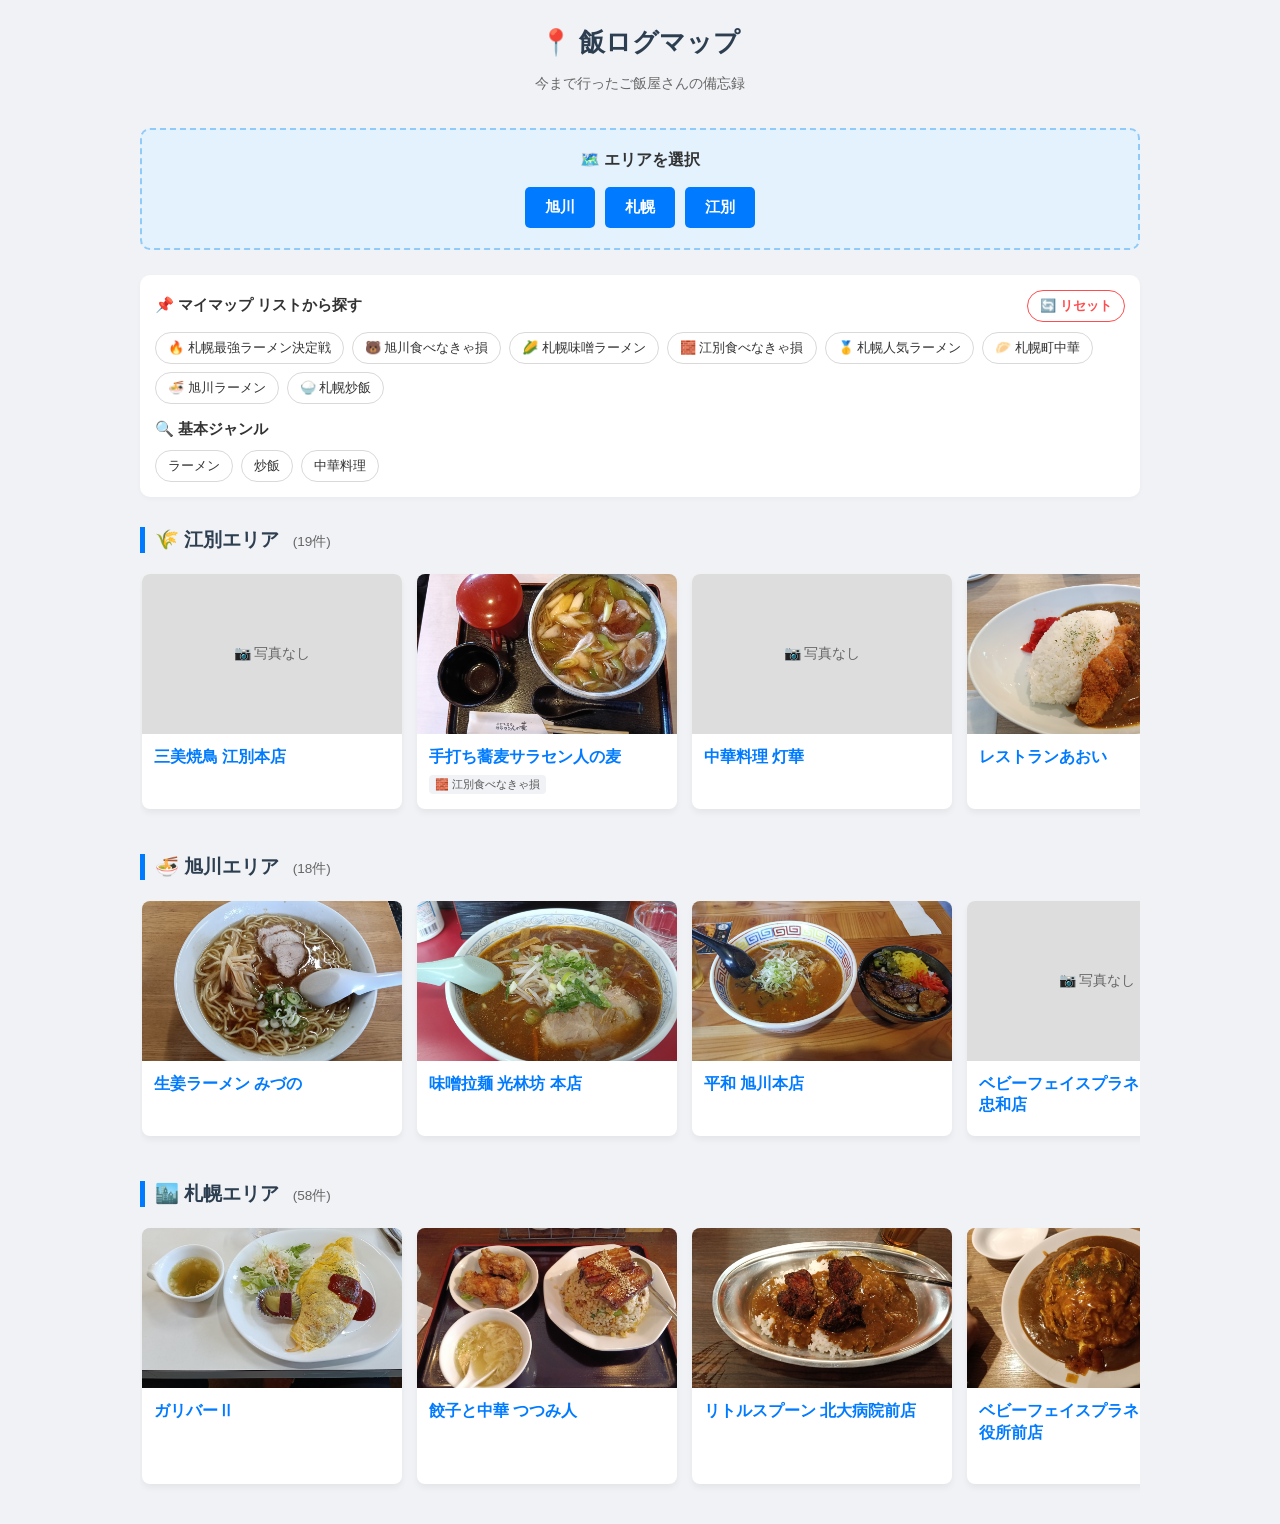
==== commit e9dc8fdc: "gulliver_2" ====
--- a/index.html
+++ b/index.html
@@ -53,8 +53,8 @@
                 <p id="filter-status" class="filter-status" hidden></p>
             </section>
 
-            <section id="ebetu" class="area-section">
-                <h2 class="section-title">🌾 江別エリア</h2>
+            <section id="ebetu" class="area-section" data-city="江別市">
+                <h2 class="section-title">🌾 江別エリア <span class="city-count" style="font-size: 0.85rem; font-weight: normal; color: #666; margin-left: 8px;"></span></h2>
                 <div class="shop-grid">
                     
                     <shop-card shop="sarasen_no_mugi" tags="ebetsu-son"></shop-card>
@@ -79,8 +79,8 @@
                 </div>
             </section>
 
-            <section id="asahikawa" class="area-section">
-                <h2 class="section-title">🍜 旭川エリア</h2>
+            <section id="asahikawa" class="area-section" data-city="旭川市">
+                <h2 class="section-title">🍜 旭川エリア <span class="city-count" style="font-size: 0.85rem; font-weight: normal; color: #666; margin-left: 8px;"></span></h2>
                 <div class="shop-grid">
                     
                     <shop-card shop="ginger_ramen_mizuno" tags=""></shop-card>
@@ -105,10 +105,11 @@
                 </div>
             </section>
 
-            <section id="sapporo" class="area-section">
-                <h2 class="section-title">🏙️ 札幌エリア</h2>
+            <section id="sapporo" class="area-section" data-city="札幌市">
+                <h2 class="section-title">🏙️ 札幌エリア <span class="city-count" style="font-size: 0.85rem; font-weight: normal; color: #666; margin-left: 8px;"></span></h2>
                 <div class="shop-grid">
                     
+                    <shop-card shop="gulliver_2" tags=""></shop-card>
                     <shop-card shop="tsutsumibito" tags=""></shop-card>
                     <shop-card shop="little_spoon_hokudai_byoinmae" tags=""></shop-card>
                     <shop-card shop="babyface_planets_higashiku_yakushomae" tags=""></shop-card>
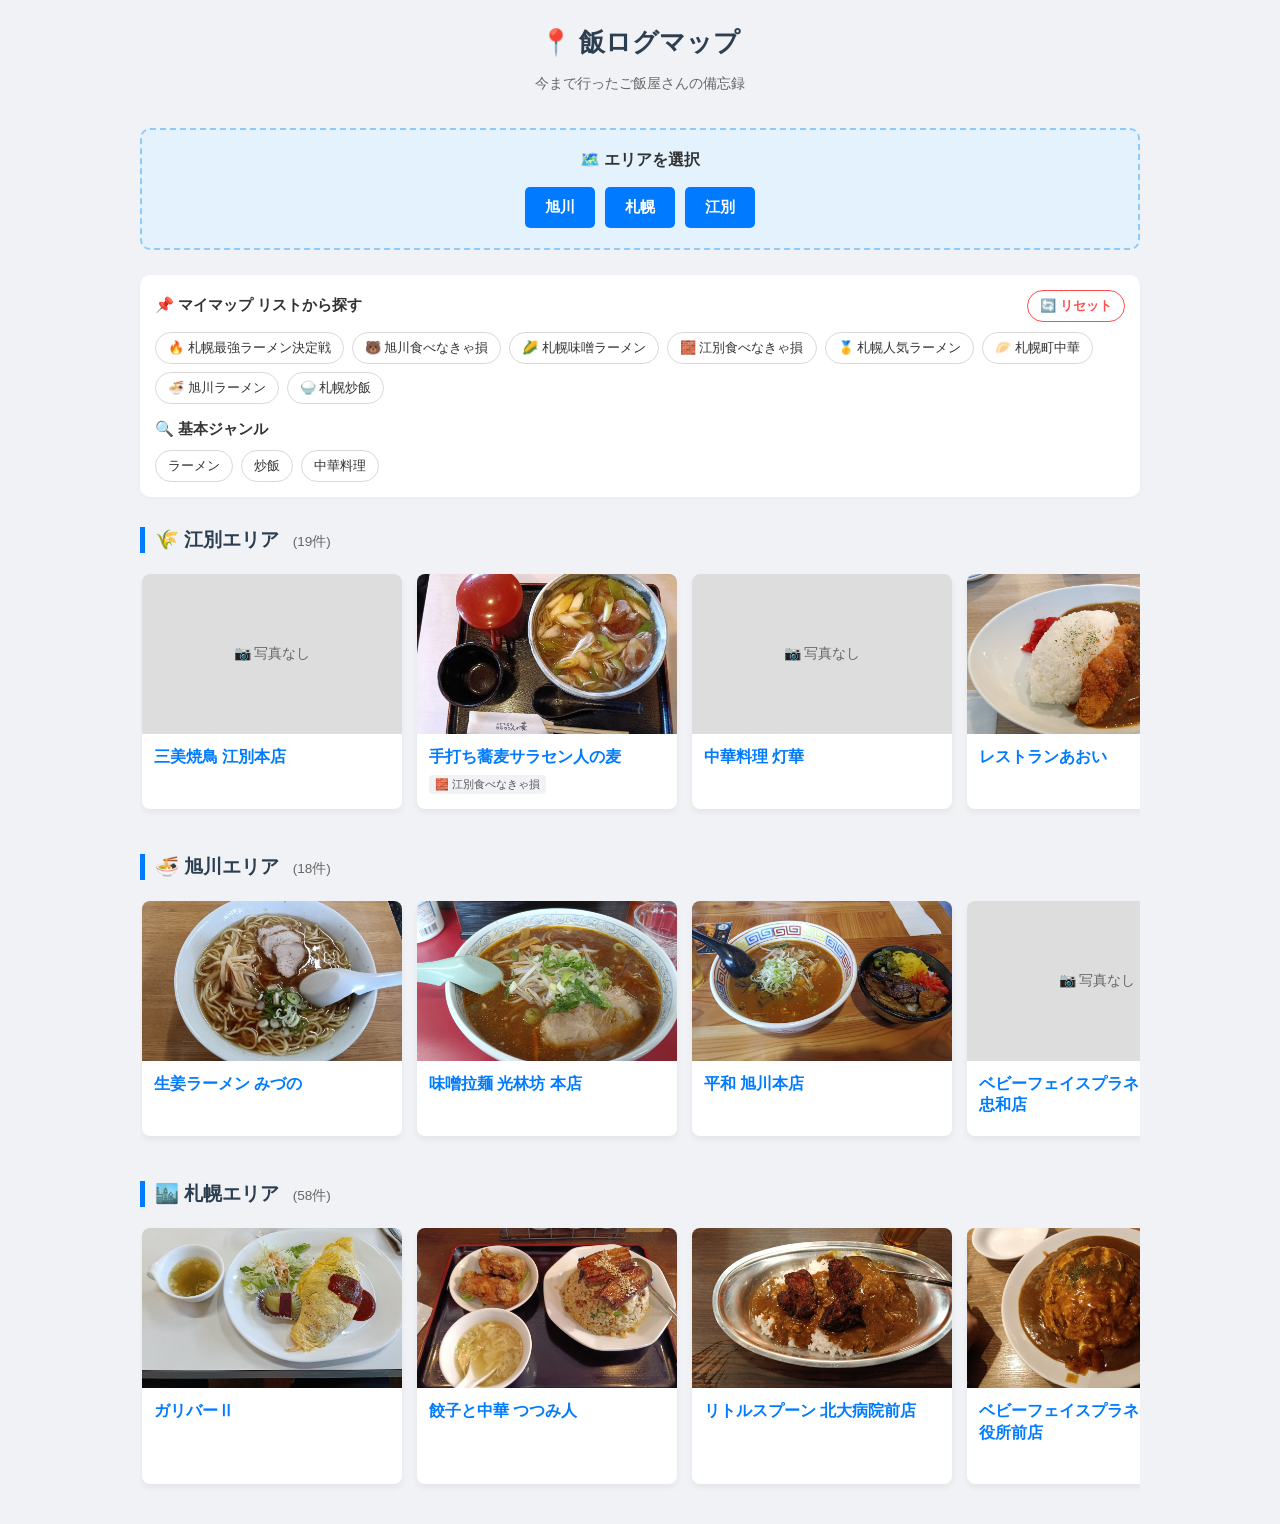
==== commit 88fab96e: "sapporo-chahan" ====
--- a/index.html
+++ b/index.html
@@ -124,7 +124,7 @@
                     <shop-card shop="shirakabasanso_makomanai" tags=""></shop-card>
                     <shop-card shop="yukijirushi_parlor_honten" tags=""></shop-card>
                     <shop-card shop="kiirotoshiro" tags=""></shop-card>
-                    <shop-card shop="kozuki" tags=""></shop-card>
+                    <shop-card shop="kozuki" tags="sapporo-chahan"></shop-card>
                     <shop-card shop="hotei_akarenga" tags=""></shop-card>
                     <shop-card shop="umekichi" tags="sapporo-saikyo-ramen"></shop-card>
                     <shop-card shop="shishio" tags="sapporo-miso"></shop-card>
